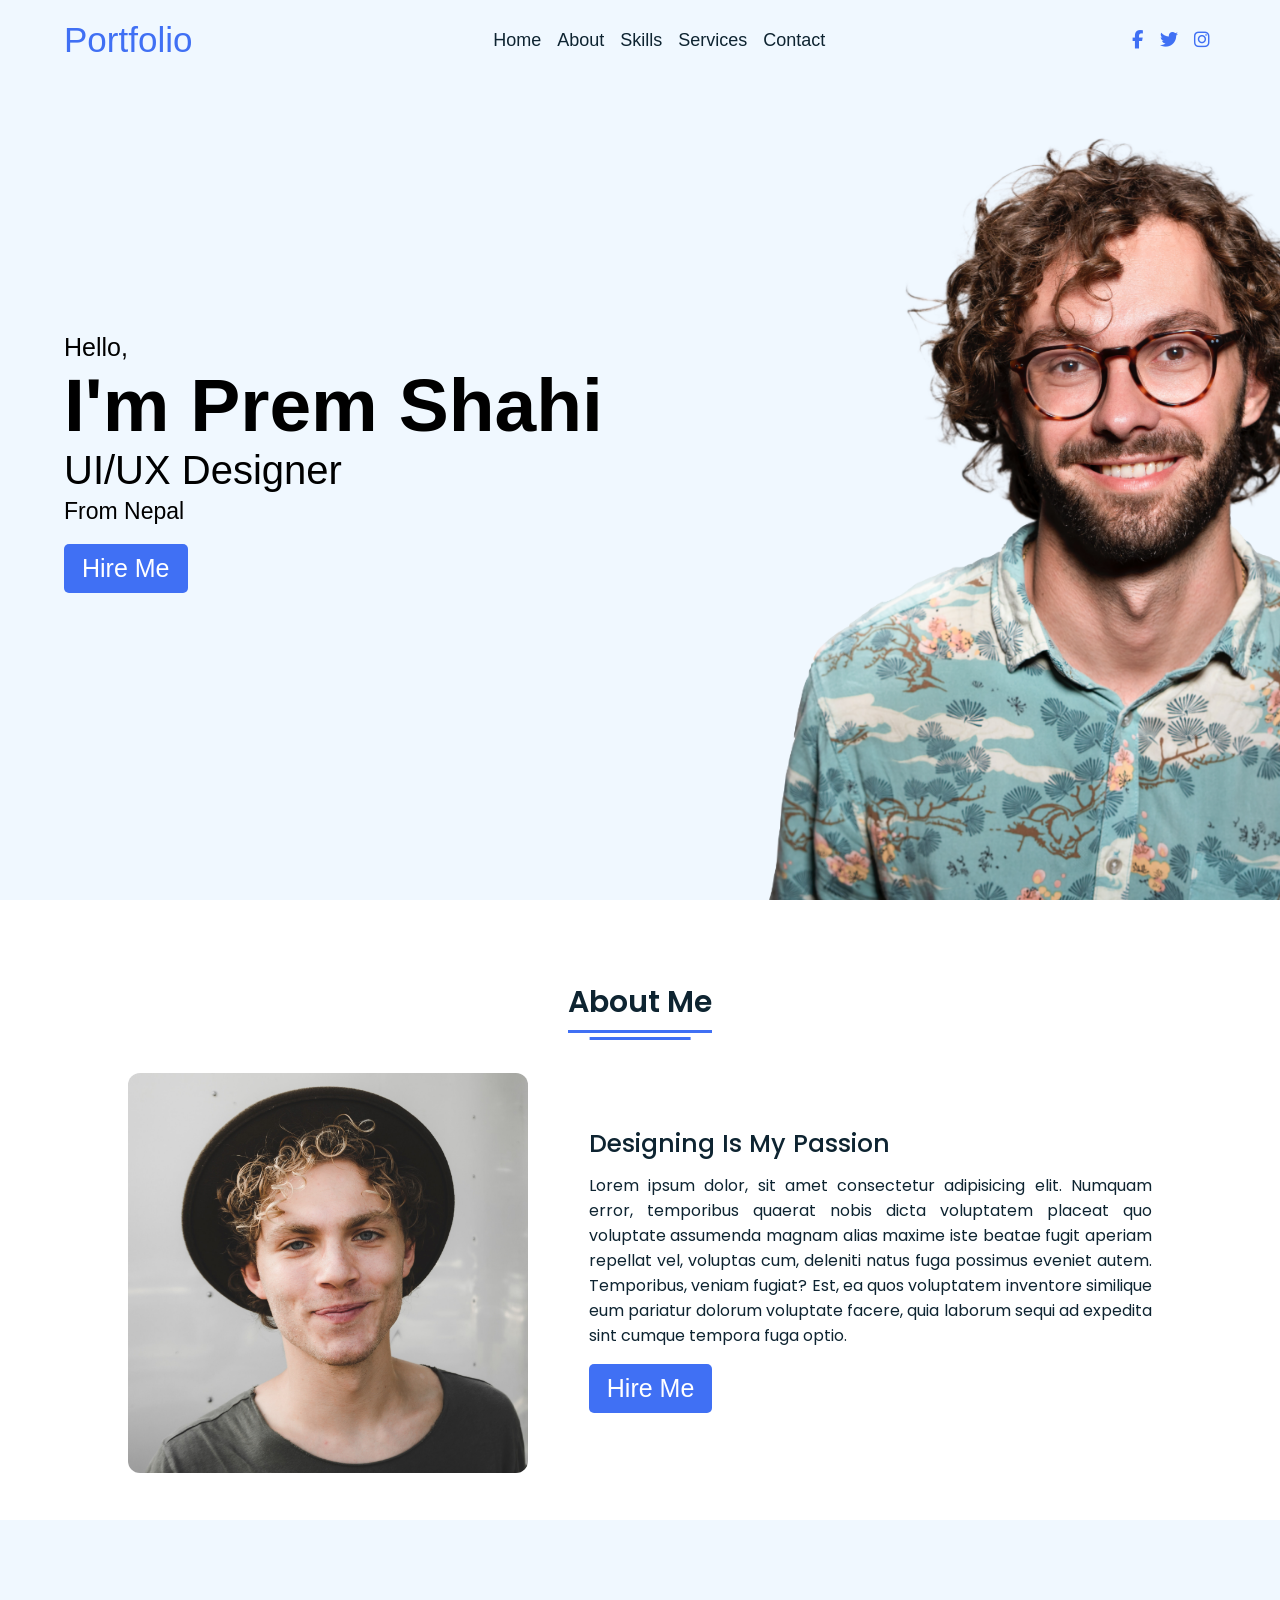
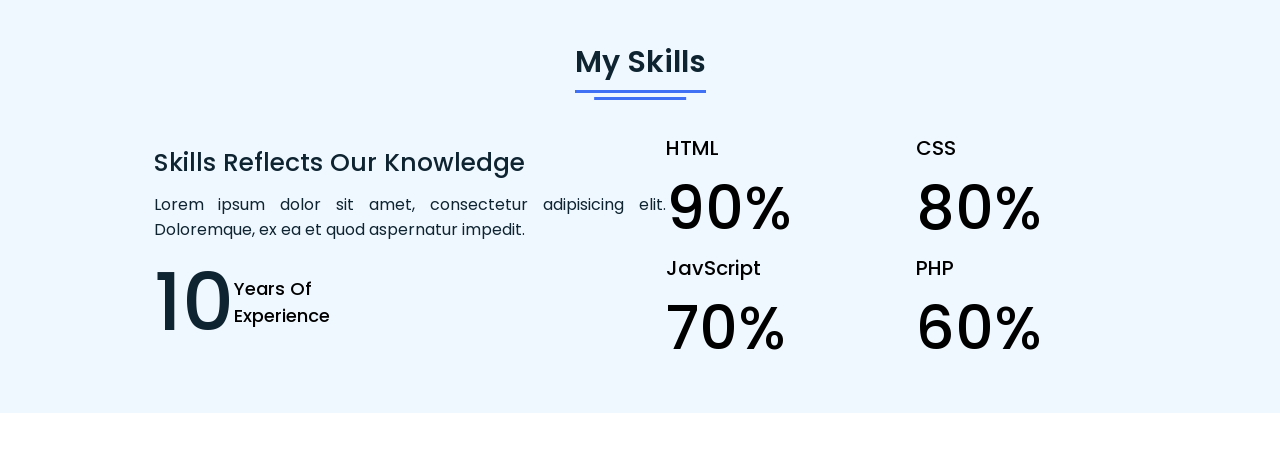
==== index.html @ f76502f9 "Responsive portfolio Website" ====
<!DOCTYPE html>
<html lang="en">
<head>
  <meta charset="UTF-8">
  <meta http-equiv="X-UA-Compatible" content="IE=edge">
  <meta name="viewport" content="width=device-width, initial-scale=1.0">
  <title>Responsive Personal Portfolio Website</title>
  <!-- Connectin To CSS File -->
  <link rel="stylesheet" href="style.css">
  <!-- Fontawsom CDN Link  -->
  <link rel="stylesheet" href="https://cdnjs.cloudflare.com/ajax/libs/font-awesome/6.2.0/css/all.min.css">
</head>
<body>
  <!-- Navigation Menu Start -->
  <nav>
    <div class="navbar">
      <div class="logo"><a href="#">Portfolio</a></div>
      <ul class="menu">
        <li><a href="#home">Home</a></li>
        <li><a href="#about">About</a></li>
        <li><a href="#skills">Skills</a></li>
        <li><a href="#">Services</a></li>
        <li><a href="#">Contact</a></li>
        <div class="cancel-btn">
          <i class="fas fa-times"></i>
        </div>
      </ul>
      <div class="media-icons">
        <a href="#"><i class="fab fa-facebook-f"></i></a>
        <a href="#"><i class="fab fa-twitter"></i></a>
        <a href="#"><i class="fab fa-instagram"></i></a>
      </div>
    </div>
    <div class="menu-btn">
      <i class="fas fa-bars"></i>
    </div>
  </nav>
  
  <!-- Home Section Start -->
  <section class="home" id="home">
    <div class="home-content">
      <div class="text">
        <div class="text-one">Hello,</div>
        <div class="text-two">I'm Prem Shahi</div>
        <div class="text-three">UI/UX Designer</div>
        <div class="text-four">From Nepal</div>
      </div>
      <div class="button">
        <button>Hire Me</button>
      </div>
    </div>
  </section>
  
  <!-- About Section Start -->
  <!-- tag/class로 영역 구분 -->
  <section class="about" id="about">
    <div class="content">
      <div class="title"><span>About Me</span></div>
        <div class="about-details">
          <div class="left">
            <img src="/images/about.jpg" alt="소개 이미지">
          </div>
          <div class="right">
            <div class="topic">Designing Is My Passion</div>
            <p>Lorem ipsum dolor, sit amet consectetur adipisicing elit. Numquam error, temporibus quaerat nobis dicta voluptatem placeat quo voluptate assumenda magnam alias maxime iste beatae fugit aperiam repellat vel, voluptas cum, deleniti natus fuga possimus eveniet autem. Temporibus, veniam fugiat? Est, ea quos voluptatem inventore similique eum pariatur dolorum voluptate facere, quia laborum sequi ad expedita sint cumque tempora fuga optio.</p>
            <div class="button">
              <button>Hire Me</button>
            </div>
          </div>
        </div>  
      </div>
  </section>

  <!-- My Skills Section -->
  <section class="skills" id="skills">
    <div class="content">
      <div class="title"><span>My Skills</span></div>
      <div class="skill-details">
        <div class="left">
          <div class="topic">Skills Reflects Our Knowledge</div>
          <p>Lorem ipsum dolor sit amet, consectetur adipisicing elit. Doloremque, ex ea et quod aspernatur impedit.</p>
          <div class="experience">
            <div class="num">10</div>
            <div class="exp">Years Of <br> Experience</div>
          </div>
        </div>
        <div class="boxes">
          <div class="box">
            <div class="topic">HTML</div>
            <div class="num">90%</div>
          </div>
          <div class="box">
            <div class="topic">CSS</div>
            <div class="num">80%</div>
          </div>
          <div class="box">
            <div class="topic">JavScript</div>
            <div class="num">70%</div>
          </div>
          <div class="box">
            <div class="topic">PHP</div>
            <div class="num">60%</div>
          </div>
        </div>
    </div>
    </div>
   </section>
  <script src="script.js"></script>
</body>
</html>
---- style.css ----
/* Google Font CDN Link  */
@import url('https://fonts.googleapis.com/css2?family=Poppins:wght@400;500;600;700&display=swap');
* {  
  margin:0;
  padding:0;
  box-sizing: border-box;
  text-decoration:none;
}
/* Navigation Menu CSS */
nav {
  position: fixed;
  width: 100%;
  padding:20px 0;
  transition: all 0.3s ease;
  font-family: 'Ubuntu', sans-serif;
}
nav.sticky {
  background-color: #4070F4;
  padding:13px 0;
}
nav .navbar {
  width: 90%;
  display:flex;
  justify-content: space-between;
  align-items: center;
  margin: auto;
}
nav .navbar .logo a {
  font-weight: 500;
  font-size:35px;
  color:#4070F4;
}
nav.sticky .navbar .logo a{
  color:#fff;
}
nav .navbar .menu {
  display: flex;
  position: relative;
}
nav .navbar .menu li {
  list-style:none;
  margin:0 8px;
}
.navbar .menu li a {
  font-size: 18px;
  font-weight: 500;
  color:#0e2431;
  padding:6px 0;
  transition: all 0.4s ease;
}
.navbar .menu a:hover {
  color: #4070f4;
}
nav.sticky .menu a {
  color:#fff;
}
nav.sticky .menu a:hover {
  color:#0e2431;
}
.navbar .media-icons a{
  color:#4070F4;
  font-size: 18px;
  margin: 0 6px;
}
nav.sticky .media-icons a {
  color:#fff;
}

/* Side Navigation Menu Button CSS */

nav .menu-btn,
nav .menu .cancel-btn {
  position: absolute;
  color:#fff;
  font-size: 20px;
  top:20px; right:30px;
  transition:all 0.3s ease;
  display:none;
}
nav .menu-btn {
  color:#4070F4;
}
nav.sticky .menu-btn {
  color:#fff;
}

.navbar .menu .menu-btn {
  color:#fff;
}
/* Home Section CSS */
.home {
  width:100%;
  height: 100vh;
  background:url("/images/background.png") no-repeat;
  background-position:center;
  background-size:cover;
  background-attachment: fixed;
}
.home .home-content {
  width: 90%; height: 100%;
  margin:auto; display:flex;
  flex-direction: column;
  justify-content: center;
  font-family: 'Ubuntu', sans-serif;
}
.home .text .text-one {
  font-size: 25px;  
}
.home .text .text-two {
  font-size:75px;
  font-weight:600;
}
.home .text .text-three {
  font-size: 40px;
}
.home .text .text-four {
  font-size: 23px;
  margin:5px 0;
}

.home .button {
  margin:14px 0;
}

.home .button button {
  outline:none;
  color:#fff;
  font-size: 25px;
  font-weight: 500;
  padding:8px 16px;
  background: #4070F4;
  border:2px solid transparent;
  border-radius: 5px;
  transition:all 0.4s ease;
}
.home .button button:hover {
  color: #4070F4;
  background-color: #fff;
  border-color:#4070F4;
}

/* About Me Section CSS */
section{
  padding-top: 40px;
}
section .content{
  width: 80%;
  margin: 40px auto;
  font-family: 'Poppins', sans-serif;
}

.about .about-details {
  display: flex;
  align-items:center;
  justify-content: space-between;
}
section .title {
  display: flex;
  justify-content: center;
  margin-bottom: 40px;
}
section .title span {
  color: #0E2431;
  font-size: 30px;
  font-weight: 600;
  padding-bottom: 8px;
  position: relative;
}
section .title span::before,
section .title span::after {
  content: '';
  position: absolute;
  left:0; bottom:0;
  width: 100%; height:3px;
  background:#4070F4;
}
section .title span::after {
  width: 70%;
  left: 50%;
  transform: translateX(-50%);
  bottom:-7px;
}

.about .about-details .left {
  width: 45%;
}

.about .about-details .left img {
  width: 400px; height:400px;
  object-fit:cover; border-radius:12px;
}

.about .about-details .right {
  width: 55%;
}

section .about-details .right .topic {
  font-size: 25px; font-weight: 500;
  color:#0e2431;
  margin-bottom: 10px;
}

section .about-details .right p {
  color: #0e2431;
  text-align: justify;
  margin-bottom:10px;
}
section .button{
  margin: 16px 0;
}
section .button button {
  outline:none;
  color:#fff;
  font-size: 25px;
  font-weight: 500;
  padding:8px 16px;
  background: #4070F4;
  border:2px solid transparent;
  border-radius: 5px;
  transition:all 0.4s ease;
}
section .button button:hover {
  color: #4070F4;
  background-color: #fff;
  border-color:#4070F4;
}

/* My Skills Section CSS */
.skills {
  background: #f0f8ff;
}
.skills .content {
  padding:40px 0;
}
.skills .skill-details {
  display: flex;
  align-items: center;
  justify-content: center;
}
.skills .skill-details .left {
  width:50%;
}

.skills .skill-details .left .topic {
  color: #0E2431;
    font-size: 25px;
    font-weight: 500;
    margin-bottom: 10px;
}
.skills .skill-details .left p {
  color:#0E2431;
  text-align: justify;
}
.skills .skill-details .left .experience {
  display:flex;
  align-items: center;
}
.skills .skill-details .left .experience .num {
  font-size: 80px;
  color:#0E2431;
  font-weight: 500;
}
.skills .skill-details .left .experience .exp{
  font-size: 18px;
  font-weight: 500;
}
.skills .skill-details .boxes {
  width: 45%;
  display: flex;
  justify-content: space-between;
  flex-wrap: wrap;
}
.skills .skill-details .boxes .box {
  width: calc(100% / 2 - 20px);
}
.skills .skill-details .boxes .box .topic {
  font-size: 20px; font-weight: 500;
}
.skills .skill-details .boxes .box .num {
  font-size: 60px; font-weight: 500;
}

/* Responsive Media Query CSS */
@media (max-width:1190px) {
  .about .content {
    width:85%;
  }
}

@media (max-width:1090px) {
  .about .about-details {
    flex-direction: column;
  }
  .about .about-details .right {
    width: 100%;
    display: flex;
    justify-content: center;
  }
  .about .about-details .left {
    width:85%;
    margin:40px auto;
  }
  
}

@media (max-width:971px) {
  .about .about-details .right img {
    width:350px; height: 350px;
  }
}

@media (max-width:750px) {
  nav .navbar .menu {
    position:absolute;
    left:-100%; top:0;
    height: 100vh;
    max-width:400px; width: 100%;
    background-color:#0e2431;
    flex-direction:column;
    align-items: center;
    padding-top: 60px;
    transition:all 0.5s ease;
  }

  nav .navbar.active .menu {
    left:0;
  }
  .navbar .menu li a {
    display: block;
    margin:10px 0;
    font-size: 23px;
    color:#fff;
  }

  .navbar .media-icons a {
    display:none;
  }
  nav .menu-btn,
  nav .cancel-btn {
    display:block;
  } 

  .home .text .text-two {
    font-size:65px;
  }
  .home .text .text-three {
    font-size:35px;
  }
}
@media (max-width:510px) {
  .home .text .text-two {
    font-size:55px;
  }
  .home .text .text-three {
    font-size:33px;
  }
}
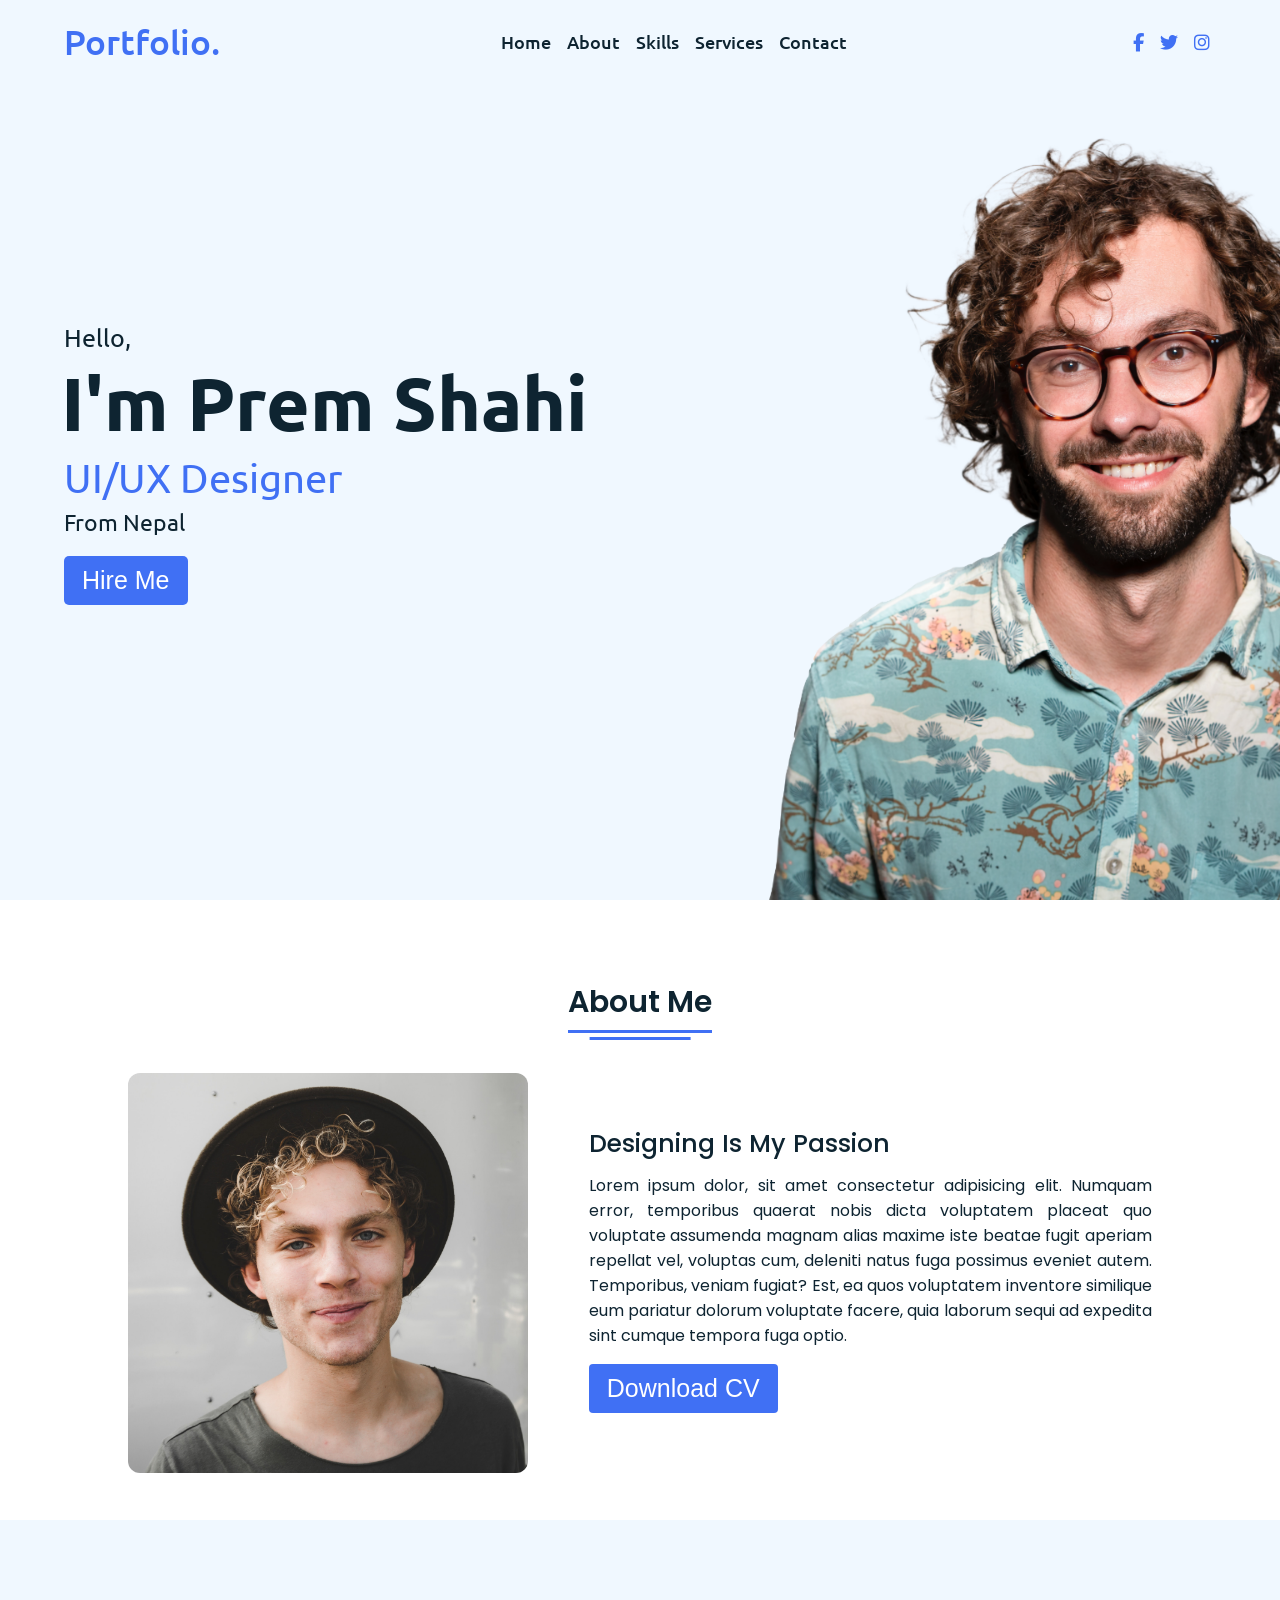
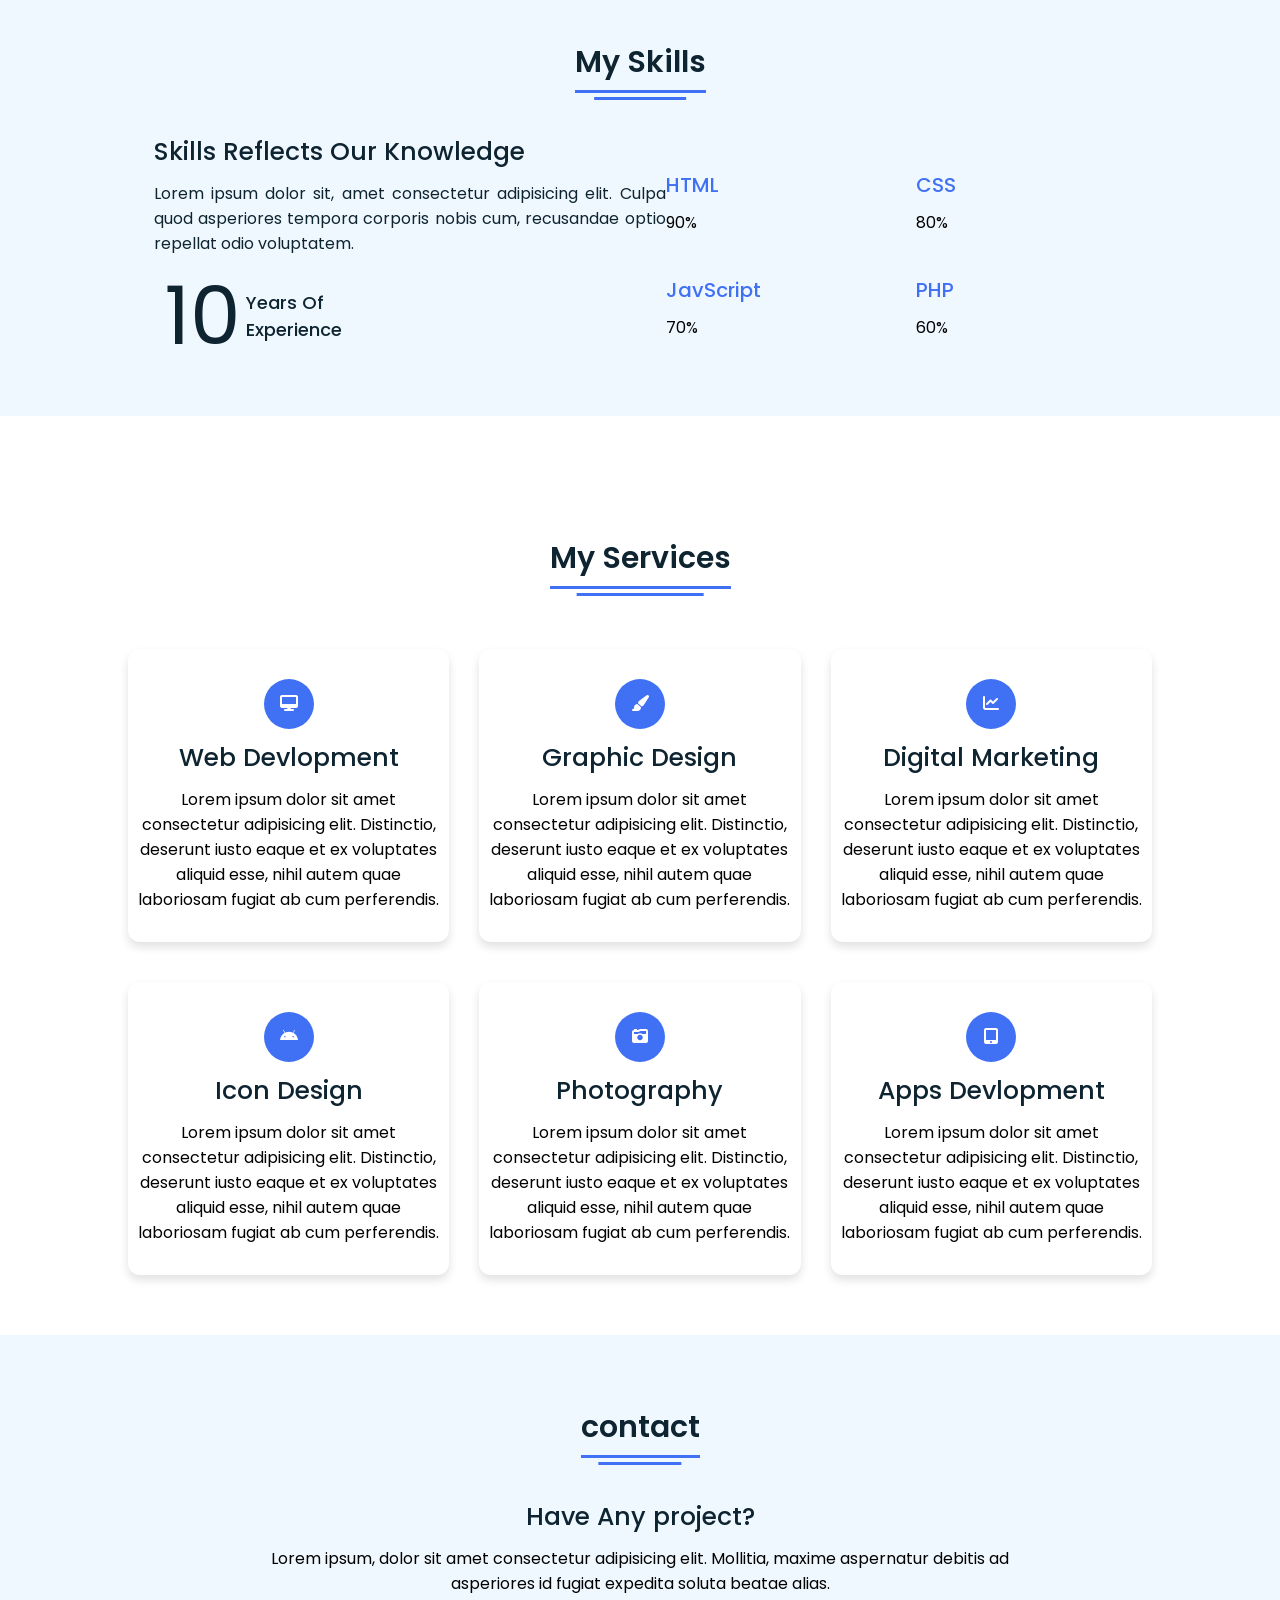
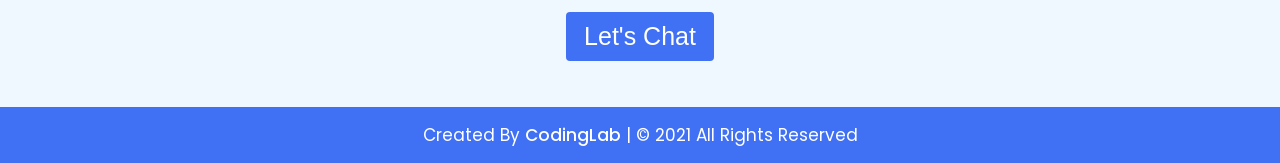
==== commit 822f7874: "[Feat] :ab: reponsive_01" ====
--- a/index.html
+++ b/index.html
@@ -11,16 +11,20 @@
   <link rel="stylesheet" href="https://cdnjs.cloudflare.com/ajax/libs/font-awesome/6.2.0/css/all.min.css">
 </head>
 <body>
+  <!-- scroll to top button -->
+  <div class="scroll-btn">
+    <a href="#home"><i class="fas fa-arrow-up"></i></a>
+  </div>
   <!-- Navigation Menu Start -->
   <nav>
     <div class="navbar">
-      <div class="logo"><a href="#">Portfolio</a></div>
+      <div class="logo"><a href="#">Portfolio.</a></div>
       <ul class="menu">
         <li><a href="#home">Home</a></li>
         <li><a href="#about">About</a></li>
         <li><a href="#skills">Skills</a></li>
-        <li><a href="#">Services</a></li>
-        <li><a href="#">Contact</a></li>
+        <li><a href="#services">Services</a></li>
+        <li><a href="#contact">Contact</a></li>
         <div class="cancel-btn">
           <i class="fas fa-times"></i>
         </div>
@@ -58,13 +62,14 @@
       <div class="title"><span>About Me</span></div>
         <div class="about-details">
           <div class="left">
-            <img src="/images/about.jpg" alt="소개 이미지">
+            <img src="/images/about.jpg" alt="about images">
           </div>
           <div class="right">
             <div class="topic">Designing Is My Passion</div>
-            <p>Lorem ipsum dolor, sit amet consectetur adipisicing elit. Numquam error, temporibus quaerat nobis dicta voluptatem placeat quo voluptate assumenda magnam alias maxime iste beatae fugit aperiam repellat vel, voluptas cum, deleniti natus fuga possimus eveniet autem. Temporibus, veniam fugiat? Est, ea quos voluptatem inventore similique eum pariatur dolorum voluptate facere, quia laborum sequi ad expedita sint cumque tempora fuga optio.</p>
+            <p>Lorem ipsum dolor, sit amet consectetur adipisicing elit. Numquam error, temporibus quaerat nobis dicta voluptatem placeat quo voluptate assumenda magnam alias maxime iste beatae fugit aperiam repellat vel, voluptas cum, deleniti natus fuga possimus eveniet autem. Temporibus, veniam fugiat? Est, ea quos voluptatem inventore similique eum pariatur dolorum voluptate facere, quia laborum sequi ad expedita sint cumque tempora fuga optio.
+            </p>
             <div class="button">
-              <button>Hire Me</button>
+              <button>Download CV</button>
             </div>
           </div>
         </div>  
@@ -76,9 +81,9 @@
     <div class="content">
       <div class="title"><span>My Skills</span></div>
       <div class="skill-details">
-        <div class="left">
+        <div class="text">
           <div class="topic">Skills Reflects Our Knowledge</div>
-          <p>Lorem ipsum dolor sit amet, consectetur adipisicing elit. Doloremque, ex ea et quod aspernatur impedit.</p>
+          <p>Lorem ipsum dolor sit, amet consectetur adipisicing elit. Culpa quod asperiores tempora corporis nobis cum, recusandae optio repellat odio voluptatem.</p>
           <div class="experience">
             <div class="num">10</div>
             <div class="exp">Years Of <br> Experience</div>
@@ -102,9 +107,81 @@
             <div class="num">60%</div>
           </div>
         </div>
+      </div>
     </div>
+  </section>
+
+  <!-- My Serviece Secdtion Start -->
+  <section id="services" class="services">
+    <div class="content">
+      <div class="title"><span>My Services</span></div>
+        <div class="boxes">
+          <div class="box">
+            <div class="icon">
+              <i class="fas fa-desktop"></i>
+            </div>
+            <div class="topic">Web Devlopment</div>
+            <p>Lorem ipsum dolor sit amet consectetur adipisicing elit. Distinctio, deserunt iusto eaque et ex voluptates aliquid esse, nihil autem quae laboriosam fugiat ab cum perferendis.</p> 
+          </div>
+          <div class="box">
+            <div class="icon">
+              <i class="fas fa-paint-brush"></i>
+            </div>
+            <div class="topic">Graphic Design</div>
+            <p>Lorem ipsum dolor sit amet consectetur adipisicing elit. Distinctio, deserunt iusto eaque et ex voluptates aliquid esse, nihil autem quae laboriosam fugiat ab cum perferendis.</p> 
+          </div>
+          <div class="box">
+            <div class="icon">
+              <i class="fas fa-chart-line"></i>
+            </div>
+            <div class="topic">Digital Marketing</div>
+            <p>Lorem ipsum dolor sit amet consectetur adipisicing elit. Distinctio, deserunt iusto eaque et ex voluptates aliquid esse, nihil autem quae laboriosam fugiat ab cum perferendis.</p> 
+          </div>
+          <div class="box">
+            <div class="icon">
+              <i class="fab fa-android"></i>
+            </div>
+            <div class="topic">Icon Design</div>
+            <p>Lorem ipsum dolor sit amet consectetur adipisicing elit. Distinctio, deserunt iusto eaque et ex voluptates aliquid esse, nihil autem quae laboriosam fugiat ab cum perferendis.</p> 
+          </div>
+          <div class="box">
+            <div class="icon">
+              <i class="fas fa-camera-retro"></i>
+            </div>
+            <div class="topic">Photography</div>
+            <p>Lorem ipsum dolor sit amet consectetur adipisicing elit. Distinctio, deserunt iusto eaque et ex voluptates aliquid esse, nihil autem quae laboriosam fugiat ab cum perferendis.</p> 
+          </div>
+          <div class="box">
+            <div class="icon">
+              <i class="fas fa-tablet-alt"></i>
+            </div>
+            <div class="topic">Apps Devlopment</div>
+            <p>Lorem ipsum dolor sit amet consectetur adipisicing elit. Distinctio, deserunt iusto eaque et ex voluptates aliquid esse, nihil autem quae laboriosam fugiat ab cum perferendis.</p> 
+          </div>
+        </div>
     </div>
-   </section>
+  </section>
+
+  <!-- Contact Me Section Start -->
+  <section id="contact" class="contact">
+    <div class="content">
+      <div class="title"><span>contact</span></div>
+      <div class="text">
+        <div class="topic">Have Any project?</div>
+        <p>Lorem ipsum, dolor sit amet consectetur adipisicing elit. Mollitia, maxime aspernatur debitis ad asperiores id fugiat expedita soluta beatae alias.</p>
+        <div class="button">
+          <button>Let's Chat</button>
+        </div>
+      </div>
+    </div>
+  </section>
+
+  <!-- Footer Section Start -->
+  <footer>
+    <div class="text">
+      <span>Created By <a href="#">CodingLab</a> | © 2021 All Rights Reserved</span>
+    </div>
+  </footer>
   <script src="script.js"></script>
 </body>
 </html>
--- a/style.css
+++ b/style.css
@@ -1,10 +1,26 @@
 /* Google Font CDN Link  */
-@import url('https://fonts.googleapis.com/css2?family=Poppins:wght@400;500;600;700&display=swap');
+@import url('https://fonts.googleapis.com/css2?family=Poppins:wght@400;500;600;700&family=Ubuntu:wght@400;500;700&display=swap');
 * {  
   margin:0;
   padding:0;
   box-sizing: border-box;
   text-decoration:none;
+  scroll-behavior:smooth;
+}
+/* Custom Scroll Bar CSS */
+::-webkit-scrollbar {
+  width: 10px;
+}
+::-webkit-scrollbar-track {
+  background:#f1f1f1;
+}
+::-webkit-scrollbar-thumb {
+  background:#6e93f7;
+  border-radius: 12px;
+  transition:all 0.3s ease;
+}
+::-webkit-scrollbar-thumb:hover {
+   background:#4070F4;
 }
 /* Navigation Menu CSS */
 nav {
@@ -12,10 +28,11 @@
   width: 100%;
   padding:20px 0;
   transition: all 0.3s ease;
+  z-index:998;
   font-family: 'Ubuntu', sans-serif;
 }
 nav.sticky {
-  background-color: #4070F4;
+  background:#4070F4;
   padding:13px 0;
 }
 nav .navbar {
@@ -25,8 +42,8 @@
   align-items: center;
   margin: auto;
 }
-nav .navbar .logo a {
-  font-weight: 500;
+nav .navbar .logo a{
+  font-weight:500;
   font-size:35px;
   color:#4070F4;
 }
@@ -41,7 +58,7 @@
   list-style:none;
   margin:0 8px;
 }
-.navbar .menu li a {
+.navbar .menu a {
   font-size: 18px;
   font-weight: 500;
   color:#0e2431;
@@ -49,7 +66,7 @@
   transition: all 0.4s ease;
 }
 .navbar .menu a:hover {
-  color: #4070f4;
+  color:#4070F4;
 }
 nav.sticky .menu a {
   color:#fff;
@@ -69,24 +86,27 @@
 /* Side Navigation Menu Button CSS */
 
 nav .menu-btn,
-nav .menu .cancel-btn {
+.navbar .menu .cancel-btn {
   position: absolute;
   color:#fff;
   font-size: 20px;
   top:20px; right:30px;
   transition:all 0.3s ease;
   display:none;
+  cursor: pointer;
 }
 nav .menu-btn {
+  margin-top: 8px;
   color:#4070F4;
 }
 nav.sticky .menu-btn {
-  color:#fff;
-}
-
+  margin-top: 0;
+  color:#fff;
+}
 .navbar .menu .menu-btn {
   color:#fff;
 }
+
 /* Home Section CSS */
 .home {
   width:100%;
@@ -95,39 +115,45 @@
   background-position:center;
   background-size:cover;
   background-attachment: fixed;
+  font-family: 'Ubuntu', sans-serif;
 }
 .home .home-content {
   width: 90%; height: 100%;
   margin:auto; display:flex;
   flex-direction: column;
   justify-content: center;
-  font-family: 'Ubuntu', sans-serif;
 }
 .home .text .text-one {
   font-size: 25px;  
+  color:#0e2431;
 }
 .home .text .text-two {
+  color:#0e2431;
   font-size:75px;
   font-weight:600;
+  margin-left:-3px;
 }
 .home .text .text-three {
   font-size: 40px;
+  margin:5px 0;
+  color:#4070F4;
 }
 .home .text .text-four {
   font-size: 23px;
   margin:5px 0;
-}
-
+  color: #0E2431;
+}
 .home .button {
   margin:14px 0;
 }
-
 .home .button button {
   outline:none;
   color:#fff;
   font-size: 25px;
-  font-weight: 500;
+  font-weight: 400;
   padding:8px 16px;
+  border-radius: 6px;
+  cursor: pointer;
   background: #4070F4;
   border:2px solid transparent;
   border-radius: 5px;
@@ -148,7 +174,6 @@
   margin: 40px auto;
   font-family: 'Poppins', sans-serif;
 }
-
 .about .about-details {
   display: flex;
   align-items:center;
@@ -194,7 +219,7 @@
   width: 55%;
 }
 
-section .about-details .right .topic {
+section .topic {
   font-size: 25px; font-weight: 500;
   color:#0e2431;
   margin-bottom: 10px;
@@ -203,7 +228,6 @@
 section .about-details .right p {
   color: #0e2431;
   text-align: justify;
-  margin-bottom:10px;
 }
 section .button{
   margin: 16px 0;
@@ -212,11 +236,12 @@
   outline:none;
   color:#fff;
   font-size: 25px;
-  font-weight: 500;
+  font-weight: 400;
   padding:8px 16px;
   background: #4070F4;
   border:2px solid transparent;
-  border-radius: 5px;
+  cursor: pointer;
+  border-radius:4px;
   transition:all 0.4s ease;
 }
 section .button button:hover {
@@ -227,7 +252,7 @@
 
 /* My Skills Section CSS */
 .skills {
-  background: #f0f8ff;
+  background-color: #f0f8ff;
 }
 .skills .content {
   padding:40px 0;
@@ -237,121 +262,234 @@
   align-items: center;
   justify-content: center;
 }
-.skills .skill-details .left {
+.skill-details .text {
   width:50%;
 }
-
-.skills .skill-details .left .topic {
-  color: #0E2431;
-    font-size: 25px;
-    font-weight: 500;
-    margin-bottom: 10px;
-}
-.skills .skill-details .left p {
+.skill-details p {
   color:#0E2431;
   text-align: justify;
 }
-.skills .skill-details .left .experience {
+.skills .skill-details .experience {
   display:flex;
   align-items: center;
-}
-.skills .skill-details .left .experience .num {
+  margin:0 10px;
+}
+.skill-details .experience .num {
+  color:#0E2431;
   font-size: 80px;
-  color:#0E2431;
-  font-weight: 500;
-}
-.skills .skill-details .left .experience .exp{
+}
+.skill-details .experience .exp{
   font-size: 18px;
   font-weight: 500;
-}
-.skills .skill-details .boxes {
+  color:#0E2431;
+  margin-left: 20px;
+  margin:0 6px;
+}
+.skill-details .boxes{
   width: 45%;
   display: flex;
   justify-content: space-between;
   flex-wrap: wrap;
 }
-.skills .skill-details .boxes .box {
+.skill-details .box {
   width: calc(100% / 2 - 20px);
-}
-.skills .skill-details .boxes .box .topic {
-  font-size: 20px; font-weight: 500;
-}
-.skills .skill-details .boxes .box .num {
-  font-size: 60px; font-weight: 500;
+  margin:20px 0;
+}
+.skill-details .boxes .topic {
+  font-size: 20px;
+  color:#4070F4;
+}
+.skill-details .boxes .per {
+  font-size: 60px; color:#4070F4;
+}
+
+/* My Service Section CSS */
+.services .boxes {
+  display: flex;
+  justify-content: space-between;
+  flex-wrap: wrap;
+}
+.services .boxes .box {
+  width:calc(100% / 3 - 20px);
+  margin:20px 0;
+  text-align: center;
+  border-radius: 12px;
+  box-shadow:0 5px 10px rgba(0,0,0,0.12);
+  padding:30px 10px;
+  cursor: default;
+  transition: all 0.4s ease;
+}
+.services .boxes .box:hover {
+  color:#fff;
+  background-color:#4070F4;
+}
+.services .boxes .box .icon {
+  width: 50px; height: 50px;
+  color:#fff; background-color:#4070f4;
+  border-radius:50%; text-align: center;
+  line-height:50px; margin:0 auto 10px auto;
+  transition:all 0.4s ease;  
+}
+.boxes .box:hover .icon {
+  color:#4070F4;
+  background-color:#fff;
+}
+.services .boxes .box:hover .topic,
+.services .boxes .box:hover p {
+  color:#0e2431; transition:all 0.4s ease;
+}
+.services .boxes .box:hover .topic,
+.services .boxes .box:hover p{
+  color:#fff;
+}
+
+/* Contact Me CSS */
+.contact {
+  background:#f0f8ff;
+}
+.contact .content {
+  margin:0 auto;
+  padding:30px 0;
+}
+.contact .text{
+  width: 80%;
+  margin:auto;
+  text-align: center;
+}
+
+/* Footer CSS */
+footer {
+  background:#4070F4;
+  text-align: center;
+  padding:15px 0;
+  font-family: 'Poppins', sans-serif;
+}
+footer .text span {
+  color:#fff;
+  font-size: 17px;
+  font-weight:400;
+}
+footer .text span a {
+  color:#fff;
+  font-weight: 500;
+}
+footer .text span a:hover {
+  text-decoration:underline;
+}
+
+/* scroll to top button */
+.scroll-btn a{
+  position: fixed;
+  bottom:20px; right:20px;
+  padding:7px 12px;
+  background: #4070f4; color:#fff;
+  font-size: 18px; border-radius: 6px;
+  box-shadow: 0 5px 10px rgba(0,0,0,0.15);
+  display:none;
 }
 
 /* Responsive Media Query CSS */
 @media (max-width:1190px) {
-  .about .content {
+  section .content {
     width:85%;
   }
 }
 
-@media (max-width:1090px) {
+@media (max-width:1000px) {
   .about .about-details {
+    justify-content: center;
     flex-direction: column;
   }
-  .about .about-details .right {
+  .about .about-details .left {
     width: 100%;
     display: flex;
     justify-content: center;
   }
-  .about .about-details .left {
-    width:85%;
-    margin:40px auto;
-  }
-  
-}
-
-@media (max-width:971px) {
-  .about .about-details .right img {
+  .about-details .right {
+    width:90%;
+    margin:40px 0;
+  }
+  .services .boxes .box {
+    width: calc(100% / 2 - 20px);
+    margin:20px 0;
+  }
+}
+
+@media (max-width:900px) {
+  .about .left img {
     width:350px; height: 350px;
   }
 }
 
 @media (max-width:750px) {
+  nav .navbar {width: 90%;}
   nav .navbar .menu {
-    position:absolute;
+    position:fixed;
     left:-100%; top:0;
-    height: 100vh;
-    max-width:400px; width: 100%;
+    height: 100vh; max-width:400px; width: 100%;
     background-color:#0e2431;
     flex-direction:column;
     align-items: center;
     padding-top: 60px;
     transition:all 0.5s ease;
   }
-
-  nav .navbar.active .menu {
+  .navbar.active .menu {
     left:0;
   }
-  .navbar .menu li a {
+  nav .navbar .menu a {
     display: block;
     margin:10px 0;
     font-size: 23px;
     color:#fff;
   }
-
-  .navbar .media-icons a {
+  nav.sticky .menu a:hover{
+    color: #4070f4;
+  }
+  nav .navbar .media-icons{
     display:none;
   }
   nav .menu-btn,
-  nav .cancel-btn {
+  .navbar .menu .cancel-btn {
     display:block;
-  } 
-
+  }
   .home .text .text-two {
     font-size:65px;
   }
   .home .text .text-three {
     font-size:35px;
   }
-}
-@media (max-width:510px) {
-  .home .text .text-two {
+  .skills .skill-details {
+    flex-direction: column;
+    align-items: center;
+    justify-content: space-between;
+  }
+  .skill-details .text {
+    width:100%;
+    margin-bottom:50px;
+  }
+  .skill-details .boxes {
+    width:100%;
+    justify-content: center;
+    align-items:center;
+  }
+  .services .boxes .box {
+    width:100%;
+    margin:20px 0;
+  }
+  .contact .text{
+    width:100%;
+  }
+}
+
+@media (max-width:500px) {
+  .home .text-two {
     font-size:55px;
   }
-  .home .text .text-three {
+  .home .text-three {
     font-size:33px;
   }
+  .skills-details .boxes .per{
+    font-size: 50px;
+    color: #4070f4;
+  }
 }
